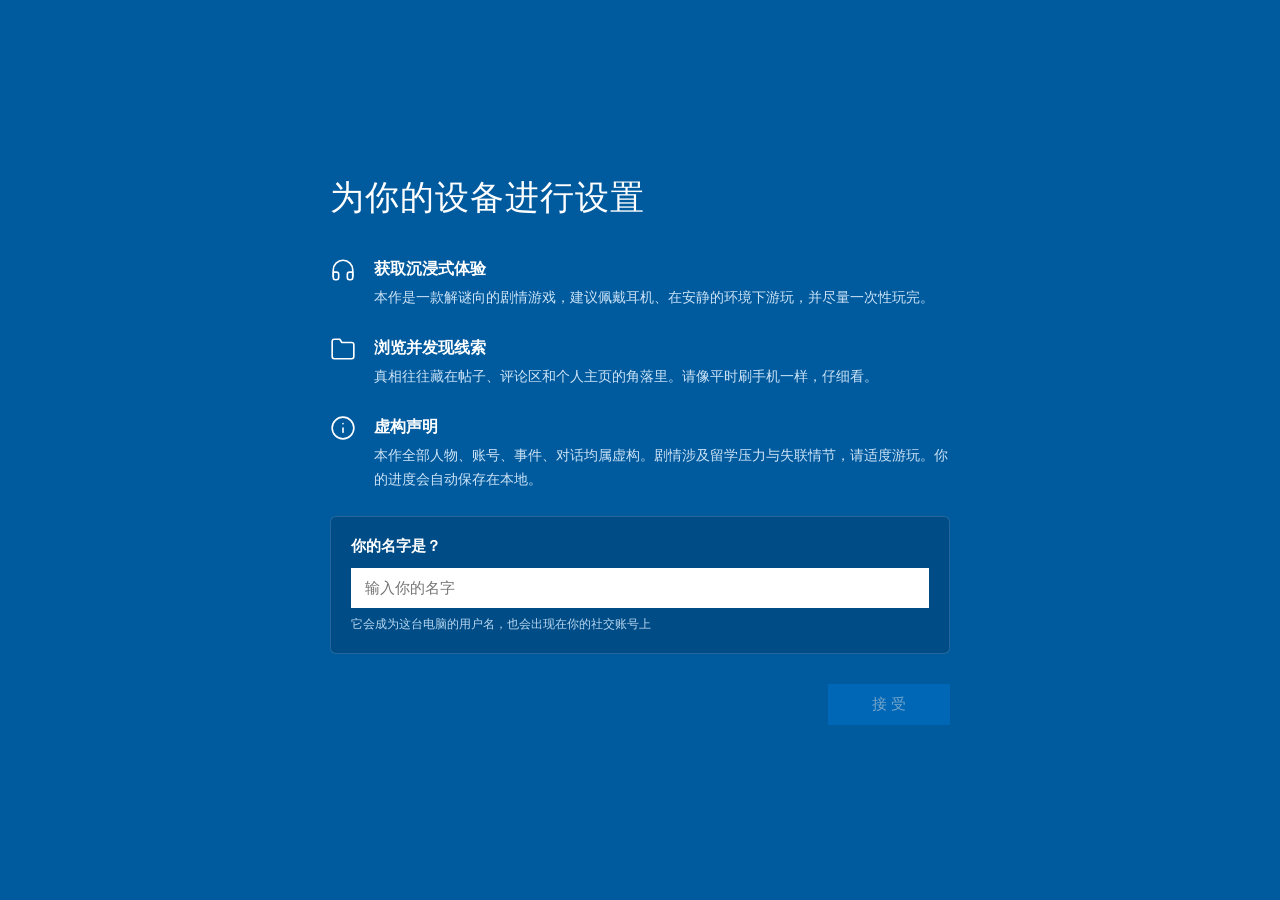
==== pc.html @ 060d8172 "Update kaiusafarouri" ====
<!DOCTYPE html>
<html lang="zh-CN">
<head>
    <meta charset="UTF-8">
    <meta name="viewport" content="width=device-width, initial-scale=1.0, maximum-scale=1.0, user-scalable=no, viewport-fit=cover">
    <title>桌面</title>
    <script src="js/mobile.js"></script>
    <link rel="stylesheet" href="css/pc.css">
    <link rel="stylesheet" href="css/xhs.css">
</head>
<body>

    <div class="desktop" id="desktop">

        <!-- 桌面图标 -->
        <div class="desktop-icon" id="icon-mypc" data-app="mypc">
            <svg class="ic" viewBox="0 0 48 48"><rect x="6" y="8" width="36" height="24" rx="2" fill="#d9e9f8"/><rect x="9" y="11" width="30" height="18" fill="#2f7fd3"/><rect x="20" y="34" width="8" height="4" fill="#b8c6d4"/><rect x="14" y="38" width="20" height="3" rx="1" fill="#b8c6d4"/></svg>
            <div class="label">此电脑</div>
        </div>
        <div class="desktop-icon" id="icon-recycle" data-app="recycle">
            <svg class="ic" viewBox="0 0 48 48"><path d="M12 14h24l-2.5 26a3 3 0 0 1-3 2.6h-13a3 3 0 0 1-3-2.6z" fill="#dfeaf2" stroke="#9fb3c2" stroke-width="1.5"/><ellipse cx="24" cy="14" rx="12" ry="4" fill="#c8d8e4" stroke="#9fb3c2" stroke-width="1.5"/><path d="M19 20v16M24 20v16M29 20v16" stroke="#9fb3c2" stroke-width="1.5"/></svg>
            <div class="label">回收站</div>
        </div>
        <div class="desktop-icon" id="icon-xhs" data-app="xhs">
            <svg class="ic" viewBox="0 0 48 48"><rect x="4" y="4" width="40" height="40" rx="9" fill="#ff2442"/><text x="24" y="29" text-anchor="middle" fill="#fff" font-size="11" font-weight="bold" font-family="sans-serif">小红书</text></svg>
            <div class="label">小红书</div>
        </div>

        <!-- 窗口：此电脑 -->
        <div class="window" id="win-mypc" data-app="mypc" style="width:640px;height:420px;">
            <div class="title-bar">
                <div class="title-text">此电脑</div>
                <div class="window-controls">
                    <button class="btn-min" data-app="mypc">─</button>
                    <button class="btn-max" data-app="mypc">▢</button>
                    <button class="btn-close" data-app="mypc">✕</button>
                </div>
            </div>
            <div class="window-content">
                <div class="plain-pane">
                    <p style="color:#888;margin-bottom:14px;">设备和驱动器 (2)</p>
                    <div class="drive">
                        <svg width="40" height="40" viewBox="0 0 48 48"><rect x="6" y="14" width="36" height="20" rx="2" fill="#d9e4ee" stroke="#9fb3c2"/><circle cx="37" cy="24" r="2" fill="#6ee06e"/></svg>
                        <div>
                            本地磁盘 (C:)
                            <div class="bar"><i style="width:62%"></i></div>
                            <small>93.1 GB 可用，共 237 GB</small>
                        </div>
                    </div>
                    <div class="drive">
                        <svg width="40" height="40" viewBox="0 0 48 48"><rect x="6" y="14" width="36" height="20" rx="2" fill="#d9e4ee" stroke="#9fb3c2"/><circle cx="37" cy="24" r="2" fill="#6ee06e"/></svg>
                        <div>
                            本地磁盘 (D:)
                            <div class="bar"><i style="width:18%"></i></div>
                            <small>391 GB 可用，共 476 GB</small>
                        </div>
                    </div>
                </div>
            </div>
        </div>

        <!-- 窗口：回收站 -->
        <div class="window" id="win-recycle" data-app="recycle" style="width:560px;height:380px;">
            <div class="title-bar">
                <div class="title-text">回收站</div>
                <div class="window-controls">
                    <button class="btn-min" data-app="recycle">─</button>
                    <button class="btn-max" data-app="recycle">▢</button>
                    <button class="btn-close" data-app="recycle">✕</button>
                </div>
            </div>
            <div class="window-content">
                <div class="empty-pane">回收站是空的</div>
            </div>
        </div>

        <!-- 窗口：小红书 -->
        <div class="window" id="win-xhs" data-app="xhs" style="width:1040px;height:680px;">
            <div class="title-bar">
                <div class="title-text">
                    <svg viewBox="0 0 48 48"><rect x="4" y="4" width="40" height="40" rx="9" fill="#ff2442"/><text x="24" y="30" text-anchor="middle" fill="#fff" font-size="12" font-weight="bold" font-family="sans-serif">书</text></svg>
                    小红书
                </div>
                <div class="window-controls">
                    <button class="btn-min" data-app="xhs">─</button>
                    <button class="btn-max" data-app="xhs">▢</button>
                    <button class="btn-close" data-app="xhs">✕</button>
                </div>
            </div>
            <div class="window-content">
                <div class="xhs-root" id="xhs-root">
                    <div class="xhs-header">
                        <span class="xhs-logo">小红书</span>
                        <div class="xhs-search" id="xhs-search">
                            <svg viewBox="0 0 24 24" fill="none" stroke="currentColor" stroke-width="1.8" stroke-linecap="round"><circle cx="11" cy="11" r="7"/><line x1="16.5" y1="16.5" x2="21" y2="21"/></svg>
                            搜索笔记
                        </div>
                        <div class="xhs-tabs">
                            <span class="xhs-tab" data-tab="follow">关注</span>
                            <span class="xhs-tab active" data-tab="discover">发现</span>
                            <span class="xhs-tab" data-tab="school">同校</span>
                        </div>
                        <div class="xhs-me" id="xhs-me"></div>
                    </div>
                    <div class="xhs-feed-wrap" id="xhs-feed-wrap"></div>
                    <!-- 详情弹层 / 主页覆盖层 / toast 动态插入到 xhs-root -->
                </div>
            </div>
        </div>

    </div>

    <!-- 任务栏 -->
    <div class="taskbar">
        <div class="start-btn" id="start-btn">
            <svg viewBox="0 0 88 88" width="20" height="20"><path fill="#e8f2fa" d="M0,12.5 L36,7.5 L36,42 L0,42 L0,12.5 Z M39,7 L88,0 L88,42 L39,42 L39,7 Z M0,45 L36,45 L36,79.5 L0,74.5 L0,45 Z M39,45 L88,45 L88,88 L39,81 L39,45 Z"/></svg>
        </div>
        <div class="task-items" id="task-items"></div>
        <div class="task-clock" id="task-clock">
            <div id="clock-time">00:00</div>
            <div id="clock-date">2026/8/31</div>
        </div>
    </div>

    <!-- 开始菜单 -->
    <div class="start-menu" id="start-menu">
        <div class="sm-item" data-open="xhs">
            <svg viewBox="0 0 48 48"><rect x="4" y="4" width="40" height="40" rx="9" fill="#ff2442"/><text x="24" y="30" text-anchor="middle" fill="#fff" font-size="12" font-weight="bold" font-family="sans-serif">书</text></svg>
            小红书
        </div>
        <div class="sm-item" data-open="mypc">
            <svg viewBox="0 0 48 48"><rect x="9" y="11" width="30" height="18" fill="#2f7fd3"/><rect x="14" y="38" width="20" height="3" rx="1" fill="#b8c6d4"/></svg>
            此电脑
        </div>
        <div class="sm-item" data-open="recycle">
            <svg viewBox="0 0 48 48"><path d="M12 14h24l-2.5 26a3 3 0 0 1-3 2.6h-13a3 3 0 0 1-3-2.6z" fill="#dfeaf2" stroke="#9fb3c2" stroke-width="1.5"/></svg>
            回收站
        </div>
        <div class="sm-divider"></div>
        <div class="sm-item" id="sm-restart">
            <svg viewBox="0 0 24 24" fill="none" stroke="#eee" stroke-width="1.6" stroke-linecap="round"><path d="M21 12a9 9 0 1 1-3-6.7"/><path d="M21 3v5h-5"/></svg>
            重新开始（清除进度）
        </div>
        <div class="sm-item" id="sm-shutdown">
            <svg viewBox="0 0 24 24" fill="none" stroke="#eee" stroke-width="1.6" stroke-linecap="round"><path d="M18.4 6.6a9 9 0 1 1-12.8 0"/><line x1="12" y1="2" x2="12" y2="10"/></svg>
            关机
        </div>
    </div>

    <script src="js/data.js"></script>
    <script src="js/pc.js"></script>
    <script src="js/xhs.js"></script>
</body>
</html>
---- css/pc.css ----
/* Windows 桌面模拟（架构学 ningning pc.css：窗口预置在 HTML 里 display:none，
   z-index 用递增计数器，命名 #win-<app> / #icon-<app> / #task-<app>） */
* {
    margin: 0;
    padding: 0;
    box-sizing: border-box;
    font-family: "Segoe UI", "Microsoft YaHei", "PingFang SC", sans-serif;
}

html, body {
    width: 100vw;
    height: 100vh;
    height: var(--app-vh, 100vh);
    overflow: hidden;
}
@supports (height: 100dvh) { html, body { height: 100dvh; } }

body {
    display: flex;
    flex-direction: column;
    background: radial-gradient(120% 90% at 20% 10%, #3d6f8e 0%, #1d3d55 45%, #0d1f30 100%);
    background-size: cover;
    background-position: center;
    user-select: none;
    -webkit-user-select: none;
    -webkit-tap-highlight-color: transparent;
}

/* ---------------- 桌面与图标 ---------------- */
.desktop {
    flex: 1;
    position: relative;
    overflow: hidden;
    padding: 12px;
    display: flex;
    flex-direction: column;
    flex-wrap: wrap;
    align-content: flex-start;
    gap: 6px;
}
.desktop-icon {
    width: 86px;
    padding: 8px 4px;
    text-align: center;
    color: #fff;
    cursor: pointer;
    border: 1px solid transparent;
    border-radius: 4px;
}
.desktop-icon:hover { background: rgba(255, 255, 255, .12); }
.desktop-icon.selected { background: rgba(98, 162, 228, .35); border-color: rgba(140, 190, 240, .5); }
.desktop-icon .ic { width: 44px; height: 44px; margin: 0 auto 6px; display: block; }
.desktop-icon .label {
    font-size: 12px;
    line-height: 1.35;
    text-shadow: 0 1px 2px rgba(0, 0, 0, .8);
    word-break: break-all;
}

/* ---------------- 窗口 ---------------- */
.window {
    position: absolute;
    width: 980px;
    height: 640px;
    max-width: calc(100vw - 20px);
    max-height: calc(100% - 20px);
    background: #fff;
    border: 1px solid #7a7a7a;
    box-shadow: 0 8px 30px rgba(0, 0, 0, .45);
    display: none;
    flex-direction: column;
    z-index: 100;
}
.window.maximized {
    top: 0 !important;
    left: 0 !important;
    width: 100vw !important;
    height: 100% !important;
    max-width: none;
    max-height: none;
    border: none;
}
.title-bar {
    height: 32px;
    background: #fff;
    border-bottom: 1px solid #e6e6e6;
    display: flex;
    align-items: center;
    flex-shrink: 0;
    cursor: default;
}
.title-text {
    flex: 1;
    font-size: 12px;
    color: #444;
    padding-left: 10px;
    display: flex;
    align-items: center;
    gap: 6px;
    overflow: hidden;
    white-space: nowrap;
}
.title-text svg, .title-text img { width: 16px; height: 16px; }
.window-controls { display: flex; height: 100%; }
.window-controls button {
    width: 46px;
    height: 100%;
    border: none;
    background: transparent;
    font-size: 13px;
    color: #333;
    cursor: pointer;
    display: flex;
    align-items: center;
    justify-content: center;
}
.window-controls button:hover { background: #e9e9e9; }
.window-controls .btn-close:hover { background: #e81123; color: #fff; }
.window-content {
    flex: 1;
    overflow: hidden;
    position: relative;
    display: flex;
    flex-direction: column;
    background: #fff;
}

/* 此电脑 / 回收站的简单内容 */
.plain-pane {
    flex: 1;
    overflow-y: auto;
    padding: 24px;
    font-size: 13px;
    color: #333;
}
.drive {
    display: flex;
    align-items: center;
    gap: 14px;
    width: 320px;
    padding: 10px;
    border: 1px solid transparent;
}
.drive:hover { background: #e8f2fb; border-color: #bcd9f2; }
.drive .bar {
    height: 14px;
    width: 180px;
    border: 1px solid #999;
    background: #fff;
    position: relative;
}
.drive .bar i {
    position: absolute;
    inset: 0;
    right: auto;
    background: #4aa3e8;
}
.drive small { color: #888; display: block; margin-top: 3px; }
.empty-pane {
    flex: 1;
    display: flex;
    align-items: center;
    justify-content: center;
    color: #999;
    font-size: 13px;
}

/* ---------------- 任务栏 ---------------- */
.taskbar {
    height: 44px;
    background: rgba(18, 20, 24, .95);
    display: flex;
    align-items: center;
    z-index: 9999;
    flex-shrink: 0;
    padding-bottom: env(safe-area-inset-bottom, 0px);
}
.start-btn {
    width: 50px;
    height: 100%;
    display: flex;
    align-items: center;
    justify-content: center;
    cursor: pointer;
}
.start-btn:hover { background: rgba(255, 255, 255, .1); }
.task-items { flex: 1; display: flex; height: 100%; gap: 2px; padding: 0 4px; overflow: hidden; }
.task-item {
    min-width: 48px;
    max-width: 180px;
    height: 100%;
    display: flex;
    align-items: center;
    gap: 8px;
    padding: 0 12px;
    color: #ddd;
    font-size: 12px;
    cursor: pointer;
    border-bottom: 2px solid transparent;
    white-space: nowrap;
    overflow: hidden;
}
.task-item:hover { background: rgba(255, 255, 255, .08); }
.task-item.active { background: rgba(255, 255, 255, .12); border-bottom-color: #4aa3e8; }
.task-item svg, .task-item img { width: 18px; height: 18px; flex-shrink: 0; }
.task-clock {
    padding: 0 14px;
    color: #eee;
    font-size: 12px;
    text-align: center;
    line-height: 1.5;
    cursor: default;
}

/* ---------------- 开始菜单 ---------------- */
.start-menu {
    position: absolute;
    left: 4px;
    bottom: 48px;
    width: 260px;
    background: rgba(28, 31, 36, .97);
    border: 1px solid rgba(255, 255, 255, .12);
    box-shadow: 0 10px 30px rgba(0, 0, 0, .5);
    z-index: 99998;
    display: none;
    padding: 8px 0;
}
.start-menu.open { display: block; }
.sm-item {
    display: flex;
    align-items: center;
    gap: 12px;
    padding: 10px 16px;
    color: #eee;
    font-size: 13px;
    cursor: pointer;
}
.sm-item:hover { background: rgba(255, 255, 255, .1); }
.sm-item svg, .sm-item img { width: 18px; height: 18px; }
.sm-divider { height: 1px; background: rgba(255, 255, 255, .12); margin: 6px 0; }

/* ---------------- 系统弹窗 ---------------- */
.sys-mask {
    position: fixed;
    inset: 0;
    background: rgba(0, 0, 0, .35);
    z-index: 10000;
    display: flex;
    align-items: center;
    justify-content: center;
}
.sys-dialog {
    width: 400px;
    max-width: 92vw;
    background: #fff;
    border: 1px solid #8a8a8a;
    box-shadow: 0 10px 40px rgba(0, 0, 0, .4);
}
.sys-dialog .d-title {
    height: 30px;
    display: flex;
    align-items: center;
    padding: 0 10px;
    font-size: 12px;
    color: #444;
    border-bottom: 1px solid #eee;
}
.sys-dialog .d-body { padding: 22px 20px; font-size: 13px; color: #333; line-height: 1.8; }
.sys-dialog .d-footer {
    display: flex;
    justify-content: flex-end;
    gap: 10px;
    padding: 0 20px 16px;
}
.sys-dialog button {
    min-width: 78px;
    height: 30px;
    border: 1px solid #adadad;
    background: #e1e1e1;
    font-size: 12px;
    cursor: pointer;
}
.sys-dialog button.primary { border-color: #0078D7; background: #0078D7; color: #fff; }
.sys-dialog button:hover { filter: brightness(1.06); }

/* ---------------- 移动端（ningning 式：窗口变全屏页） ---------------- */
html.mobile-mode .window {
    position: fixed !important;
    top: 0 !important;
    left: 0 !important;
    right: 0 !important;
    bottom: 44px !important;
    width: auto !important;
    height: auto !important;
    max-width: none;
    max-height: none;
    border: none;
    box-shadow: none;
}
html.mobile-mode .window-controls .btn-max { display: none; }
html.mobile-mode .desktop-icon { width: 76px; }
html.mobile-mode .desktop-icon .ic { width: 40px; height: 40px; }
---- css/xhs.css ----
/* 小红书窗口内的界面（学 ningning js/pc/xhs.js 的窗口内布局：
   头部导航 + 瀑布流 + 窗口内弹层，覆盖层做主页/详情） */

.xhs-root {
    flex: 1;
    display: flex;
    flex-direction: column;
    overflow: hidden;
    position: relative;
    background: #fff;
}

/* ---------------- 顶部 ---------------- */
.xhs-header {
    height: 56px;
    display: flex;
    align-items: center;
    gap: 18px;
    padding: 0 20px;
    border-bottom: 1px solid #f0f0f0;
    flex-shrink: 0;
}
.xhs-logo {
    color: #ff2442;
    font-size: 19px;
    font-weight: 800;
    letter-spacing: 1px;
    flex-shrink: 0;
    cursor: pointer;
}
.xhs-search {
    flex: 1;
    max-width: 380px;
    height: 36px;
    background: #f5f5f5;
    border-radius: 18px;
    display: flex;
    align-items: center;
    gap: 8px;
    padding: 0 14px;
    color: #999;
    font-size: 13px;
    cursor: pointer;
}
.xhs-search svg { width: 16px; height: 16px; flex-shrink: 0; }
.xhs-tabs { display: flex; gap: 22px; margin-left: auto; }
.xhs-tab {
    font-size: 15px;
    color: #666;
    cursor: pointer;
    padding: 4px 2px;
    position: relative;
}
.xhs-tab.active { color: #111; font-weight: 700; }
.xhs-tab.active::after {
    content: "";
    position: absolute;
    left: 50%;
    transform: translateX(-50%);
    bottom: -4px;
    width: 22px;
    height: 3px;
    border-radius: 3px;
    background: #ff2442;
}
.xhs-me {
    display: flex;
    align-items: center;
    gap: 8px;
    font-size: 13px;
    color: #333;
    flex-shrink: 0;
}

/* ---------------- 瀑布流 ---------------- */
.xhs-feed-wrap {
    flex: 1;
    overflow-y: auto;
    background: #f7f8f9;
    padding: 14px;
}
.xhs-grid { display: flex; gap: 12px; align-items: flex-start; }
.xhs-col { flex: 1; min-width: 0; }
.xhs-card {
    background: #fff;
    border-radius: 10px;
    overflow: hidden;
    margin-bottom: 12px;
    cursor: pointer;
    transition: box-shadow .15s;
}
.xhs-card:hover { box-shadow: 0 4px 16px rgba(0, 0, 0, .1); }
.xhs-card .cover { width: 100%; display: block; }
.xhs-card .cbody { padding: 8px 10px 10px; }
.xhs-card .ctitle {
    font-size: 13px;
    color: #222;
    line-height: 1.5;
    display: -webkit-box;
    -webkit-line-clamp: 2;
    -webkit-box-orient: vertical;
    overflow: hidden;
    word-break: break-all;
    min-height: 1.2em;
}
.xhs-card .cmeta {
    margin-top: 8px;
    display: flex;
    align-items: center;
    font-size: 11px;
    color: #999;
}
.xhs-card .cmeta .xhs-avatar { width: 18px; height: 18px; font-size: 10px; margin-right: 6px; }
.xhs-card .cauthor { flex: 1; overflow: hidden; text-overflow: ellipsis; white-space: nowrap; }
.xhs-card .clikes { display: flex; align-items: center; gap: 3px; flex-shrink: 0; }
.xhs-card .clikes svg { width: 12px; height: 12px; }
.badge-school {
    display: inline-block;
    font-size: 10px;
    color: #ff2442;
    background: #fff0f2;
    border-radius: 4px;
    padding: 1px 5px;
    margin-right: 4px;
    vertical-align: 1px;
}
.xhs-empty {
    padding: 90px 30px;
    text-align: center;
    color: #b5b8bb;
    font-size: 13px;
    line-height: 2;
}

/* ---------------- 通用头像 ---------------- */
.xhs-avatar {
    width: 32px;
    height: 32px;
    border-radius: 50%;
    flex-shrink: 0;
    display: inline-flex;
    align-items: center;
    justify-content: center;
    color: #fff;
    font-size: 13px;
    font-weight: 600;
    overflow: hidden;
    background: #cfd4d8;
    cursor: pointer;
}
.xhs-avatar img { width: 100%; height: 100%; object-fit: cover; display: block; }

/* ---------------- 帖子详情（窗口内弹层） ---------------- */
.xhs-modal {
    position: absolute;
    inset: 0;
    background: rgba(0, 0, 0, .55);
    z-index: 50;
    display: flex;
    align-items: center;
    justify-content: center;
}
.xhs-modal-inner {
    width: min(880px, 94%);
    height: 90%;
    background: #fff;
    border-radius: 12px;
    overflow: hidden;
    display: flex;
}
.xm-left {
    flex: 1.15;
    background: #101214;
    display: flex;
    align-items: center;
    justify-content: center;
    min-width: 0;
}
.xm-left img { max-width: 100%; max-height: 100%; display: block; }
.xm-right {
    flex: 1;
    min-width: 0;
    display: flex;
    flex-direction: column;
    border-left: 1px solid #f0f0f0;
}
.xm-authorbar {
    display: flex;
    align-items: center;
    gap: 10px;
    padding: 12px 16px;
    border-bottom: 1px solid #f4f4f4;
    flex-shrink: 0;
}
.xm-authorbar .a-name { flex: 1; font-size: 14px; color: #222; font-weight: 500; cursor: pointer; overflow: hidden; text-overflow: ellipsis; white-space: nowrap; }
.xm-authorbar .a-name small { display: block; font-size: 11px; color: #adb2b7; font-weight: 400; }
.btn-follow {
    border: 1px solid #ff2442;
    color: #ff2442;
    background: transparent;
    border-radius: 16px;
    font-size: 12px;
    padding: 5px 16px;
    cursor: pointer;
    flex-shrink: 0;
}
.btn-follow.on { border-color: #ddd; color: #b3b8bd; }
.xm-close {
    width: 28px;
    height: 28px;
    display: flex;
    align-items: center;
    justify-content: center;
    color: #999;
    font-size: 18px;
    cursor: pointer;
    border-radius: 50%;
}
.xm-close:hover { background: #f2f2f2; color: #333; }
.xm-scroll { flex: 1; overflow-y: auto; padding: 14px 16px 20px; }
.xm-title { font-size: 16px; font-weight: 700; color: #1a1a1a; line-height: 1.5; word-break: break-all; }
.xm-body { margin-top: 8px; font-size: 14px; color: #333; line-height: 1.8; white-space: pre-line; word-break: break-all; }
.xm-meta { margin-top: 12px; font-size: 11px; color: #b3b8bd; }
.reco-banner {
    margin: 12px 0 0;
    background: #fff7f0;
    border: 1px solid #ffe3c8;
    border-radius: 8px;
    padding: 9px 12px;
    font-size: 12px;
    color: #b25e1f;
    line-height: 1.6;
}
.reco-banner.blue { background: #f0f7ff; border-color: #cfe6ff; color: #1c69b0; }
.share-banner {
    display: flex;
    align-items: center;
    justify-content: space-between;
    gap: 8px;
    cursor: pointer;
}
.xm-cmts { border-top: 1px solid #f4f4f4; margin-top: 16px; padding-top: 12px; }
.cmt-count { font-size: 12px; color: #999; margin-bottom: 14px; }
.cmt-item { display: flex; gap: 10px; margin-bottom: 16px; }
.cmt-item .xhs-avatar { width: 28px; height: 28px; font-size: 12px; }
.cmt-main { flex: 1; min-width: 0; }
.cmt-user { font-size: 12px; color: #9aa0a6; display: flex; align-items: center; gap: 5px; }
.tag-author {
    font-size: 10px;
    color: #ff2442;
    border: 1px solid #ffc9d2;
    border-radius: 3px;
    padding: 0 3px;
}
.cmt-text { margin-top: 3px; font-size: 13px; color: #222; line-height: 1.65; word-break: break-all; white-space: pre-line; }
.cmt-time { margin-top: 4px; font-size: 11px; color: #b9bec3; }
.cmt-like {
    display: flex;
    flex-direction: column;
    align-items: center;
    gap: 2px;
    color: #b9bec3;
    font-size: 10px;
    cursor: pointer;
    padding-top: 2px;
}
.cmt-like svg { width: 14px; height: 14px; }
.cmt-like.on { color: #ff2442; }
.cmt-replies { margin-top: 10px; }
.cmt-replies .cmt-item { margin-bottom: 10px; }
.cmt-replies .xhs-avatar { width: 22px; height: 22px; font-size: 10px; }
.cmt-closed { text-align: center; color: #b9bec3; font-size: 12px; padding: 18px 0 8px; }
.xm-actionbar {
    flex-shrink: 0;
    display: flex;
    align-items: center;
    gap: 12px;
    padding: 10px 14px;
    border-top: 1px solid #f0f0f0;
}
.cmt-input {
    flex: 1;
    height: 32px;
    border: none;
    outline: none;
    background: #f2f4f5;
    border-radius: 16px;
    padding: 0 13px;
    font-size: 13px;
    color: #222;
    min-width: 0;
}
.act {
    display: flex;
    align-items: center;
    gap: 4px;
    color: #333;
    font-size: 12px;
    cursor: pointer;
    flex-shrink: 0;
}
.act svg { width: 19px; height: 19px; }
.act.on { color: #ff2442; }
.act.on-star { color: #f5a623; }

/* ---------------- 个人主页（窗口内覆盖层） ---------------- */
.xhs-view {
    position: absolute;
    inset: 0;
    background: #fff;
    z-index: 40;
    display: flex;
    flex-direction: column;
    animation: viewIn .22s ease;
}
@keyframes viewIn { from { opacity: 0; transform: translateX(24px); } to { opacity: 1; transform: none; } }
.pf-head {
    background: linear-gradient(180deg, #3c4750, #57626b);
    color: #fff;
    padding: 10px 26px 22px;
    flex-shrink: 0;
}
.pf-topline { display: flex; align-items: center; height: 38px; }
.btn-back {
    width: 32px;
    height: 32px;
    display: flex;
    align-items: center;
    justify-content: center;
    color: inherit;
    cursor: pointer;
    border-radius: 50%;
    margin-left: -8px;
}
.btn-back:hover { background: rgba(255, 255, 255, .15); }
.btn-back svg { width: 20px; height: 20px; }
.pf-main { display: flex; align-items: center; gap: 18px; margin-top: 4px; }
.pf-main .xhs-avatar { width: 74px; height: 74px; font-size: 30px; border: 2px solid rgba(255, 255, 255, .35); }
.pf-name { font-size: 20px; font-weight: 700; }
.pf-uid { font-size: 11px; color: rgba(255, 255, 255, .6); margin-top: 5px; }
.pf-bio { margin-top: 14px; font-size: 13px; line-height: 1.7; color: rgba(255, 255, 255, .92); white-space: pre-line; word-break: break-all; }
.pf-extra { margin-top: 8px; font-size: 11px; color: rgba(255, 255, 255, .55); }
.pf-stats { display: flex; gap: 34px; margin-top: 16px; align-items: center; }
.pf-stat { cursor: pointer; }
.pf-stat b { font-size: 16px; font-weight: 700; }
.pf-stat span { font-size: 11px; color: rgba(255, 255, 255, .6); margin-left: 5px; }
.pf-stats .btn-follow {
    margin-left: auto;
    border-color: #fff;
    color: #fff;
    padding: 6px 26px;
    font-size: 13px;
}
.pf-stats .btn-follow.on { border-color: rgba(255, 255, 255, .35); color: rgba(255, 255, 255, .55); }
.pf-tabs {
    background: #fff;
    display: flex;
    justify-content: center;
    gap: 56px;
    padding: 12px 0 10px;
    font-size: 14px;
    color: #999;
    border-bottom: 1px solid #f0f1f2;
    flex-shrink: 0;
}
.pf-tabs .on { color: #111; font-weight: 700; }
.pf-feed { flex: 1; overflow-y: auto; padding: 14px; background: #f7f8f9; }
.pf-empty { text-align: center; color: #b5b8bb; font-size: 13px; padding-top: 60px; line-height: 2; }

/* 关注列表 */
.plain-topbar {
    display: flex;
    align-items: center;
    padding: 8px 16px;
    border-bottom: 1px solid #f0f1f2;
    flex-shrink: 0;
    color: #333;
}
.plain-title { flex: 1; text-align: center; font-size: 14px; font-weight: 600; color: #222; margin-right: 24px; }
.ulist { flex: 1; overflow-y: auto; }
.uitem { display: flex; align-items: center; gap: 12px; padding: 12px 20px; cursor: pointer; }
.uitem:hover { background: #fafafa; }
.uitem .xhs-avatar { width: 42px; height: 42px; font-size: 17px; }
.uitem-name { font-size: 14px; color: #222; font-weight: 500; }
.uitem-sub { font-size: 12px; color: #a6abb0; margin-top: 2px; overflow: hidden; text-overflow: ellipsis; white-space: nowrap; max-width: 300px; }

/* ---------------- 窗口内小弹窗 / toast ---------------- */
.xhs-mask {
    position: absolute;
    inset: 0;
    background: rgba(0, 0, 0, .4);
    z-index: 80;
    display: flex;
    align-items: center;
    justify-content: center;
}
.xhs-dialog {
    width: 300px;
    background: #fff;
    border-radius: 12px;
    overflow: hidden;
    padding: 18px 0 6px;
}
.xhs-dialog .dg-title { font-size: 13px; color: #999; text-align: center; padding: 0 18px 12px; line-height: 1.6; }
.xhs-dialog .dg-row {
    padding: 13px 22px;
    font-size: 14px;
    color: #222;
    cursor: pointer;
    border-top: 1px solid #f5f6f7;
}
.xhs-dialog .dg-row:hover { background: #fafafa; }
.xhs-dialog .dg-cancel { color: #888; text-align: center; }
.xhs-toast {
    position: absolute;
    left: 50%;
    bottom: 60px;
    transform: translateX(-50%);
    background: rgba(20, 22, 25, .88);
    color: #fff;
    font-size: 13px;
    padding: 9px 18px;
    border-radius: 20px;
    z-index: 99;
    white-space: nowrap;
    pointer-events: none;
}

/* ---------------- 移动端 ---------------- */
html.mobile-mode .xhs-header { padding: 0 12px; gap: 10px; height: 50px; }
html.mobile-mode .xhs-search { display: none; }
html.mobile-mode .xhs-tabs { margin-left: 0; flex: 1; justify-content: center; gap: 26px; }
html.mobile-mode .xhs-me span { display: none; }
html.mobile-mode .xhs-modal { align-items: stretch; }
html.mobile-mode .xhs-modal-inner {
    width: 100%;
    height: 100%;
    border-radius: 0;
    flex-direction: column;
}
html.mobile-mode .xm-left { flex: none; max-height: 44%; }
html.mobile-mode .xm-right { border-left: none; }
html.mobile-mode .pf-head { padding: 8px 16px 18px; }
html.mobile-mode .pf-stats { gap: 24px; }
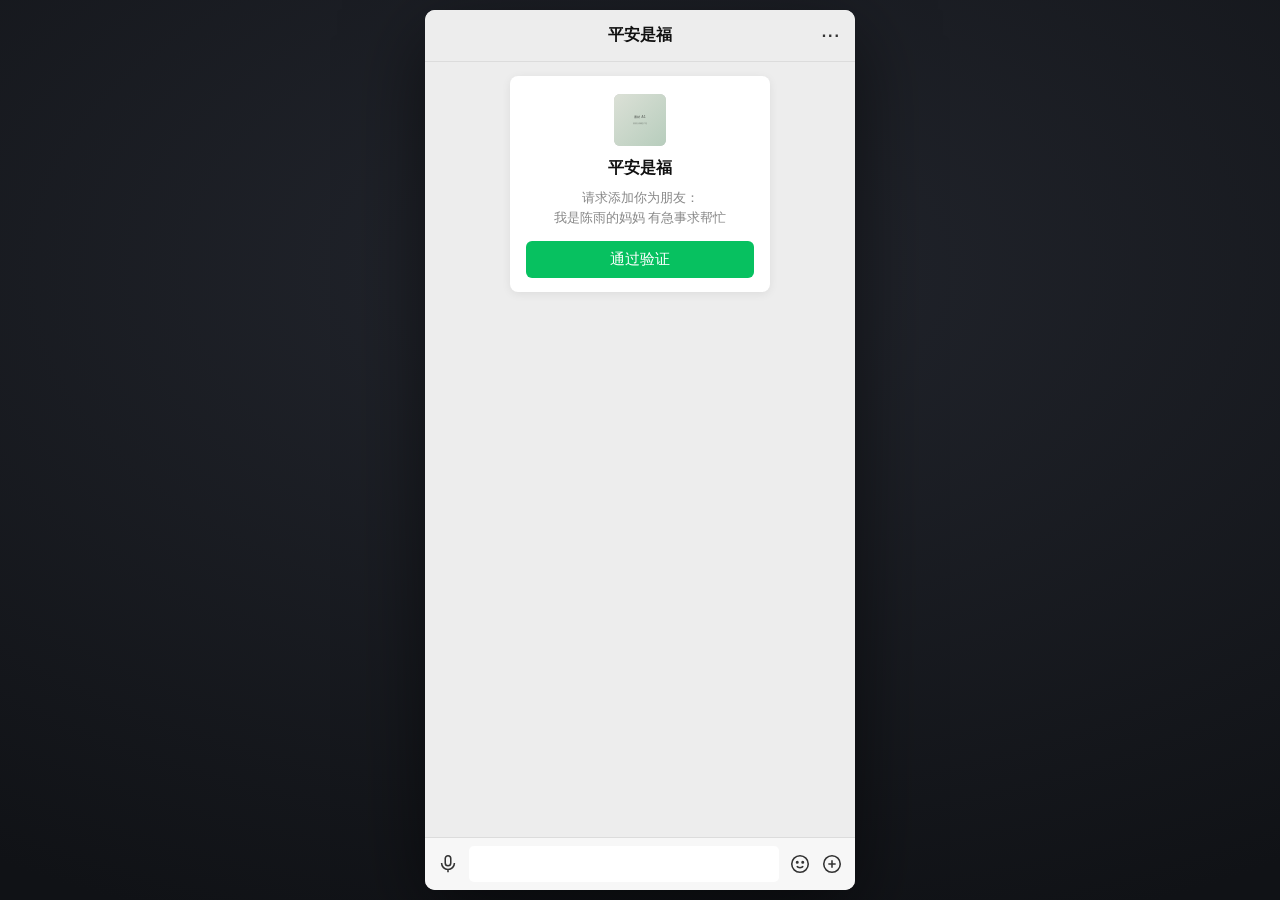
==== commit aa39fb97: "Update" ====
--- a/pc.html
+++ b/pc.html
@@ -3,37 +3,58 @@
 <head>
     <meta charset="UTF-8">
     <meta name="viewport" content="width=device-width, initial-scale=1.0, maximum-scale=1.0, user-scalable=no, viewport-fit=cover">
-    <title>桌面</title>
+    <title>ToDask — 远程协助</title>
     <script src="js/mobile.js"></script>
     <link rel="stylesheet" href="css/pc.css">
-    <link rel="stylesheet" href="css/xhs.css">
+    <link rel="stylesheet" href="css/apps.css">
+    <link rel="stylesheet" href="css/browser.css">
+    <link rel="stylesheet" href="css/shot.css">
 </head>
 <body>
 
+    <!-- 远程协助顶栏（常驻） -->
+    <div class="remote-bar">
+        <div class="rb-left">
+            <span class="rb-dot"></span>
+            <b id="rb-device">已连接：陈雨的电脑</b>
+            <span class="rb-sub" id="rb-sub">ToDask 远程协助 · 端到端加密 · 延迟 187ms</span>
+        </div>
+        <div class="rb-right">
+            <span id="rb-countdown" hidden></span>
+            <button id="rb-quit">断开</button>
+        </div>
+    </div>
+
     <div class="desktop" id="desktop">
 
         <!-- 桌面图标 -->
         <div class="desktop-icon" id="icon-mypc" data-app="mypc">
-            <svg class="ic" viewBox="0 0 48 48"><rect x="6" y="8" width="36" height="24" rx="2" fill="#d9e9f8"/><rect x="9" y="11" width="30" height="18" fill="#2f7fd3"/><rect x="20" y="34" width="8" height="4" fill="#b8c6d4"/><rect x="14" y="38" width="20" height="3" rx="1" fill="#b8c6d4"/></svg>
+            <img class="ic" src="image/myPc.png" alt="此电脑">
             <div class="label">此电脑</div>
         </div>
         <div class="desktop-icon" id="icon-recycle" data-app="recycle">
-            <svg class="ic" viewBox="0 0 48 48"><path d="M12 14h24l-2.5 26a3 3 0 0 1-3 2.6h-13a3 3 0 0 1-3-2.6z" fill="#dfeaf2" stroke="#9fb3c2" stroke-width="1.5"/><ellipse cx="24" cy="14" rx="12" ry="4" fill="#c8d8e4" stroke="#9fb3c2" stroke-width="1.5"/><path d="M19 20v16M24 20v16M29 20v16" stroke="#9fb3c2" stroke-width="1.5"/></svg>
+            <img class="ic" src="image/recycleEmpty.png" alt="回收站">
             <div class="label">回收站</div>
         </div>
-        <div class="desktop-icon" id="icon-xhs" data-app="xhs">
-            <svg class="ic" viewBox="0 0 48 48"><rect x="4" y="4" width="40" height="40" rx="9" fill="#ff2442"/><text x="24" y="29" text-anchor="middle" fill="#fff" font-size="11" font-weight="bold" font-family="sans-serif">小红书</text></svg>
-            <div class="label">小红书</div>
+        <div class="desktop-icon" id="icon-browser" data-app="browser">
+            <img class="ic" src="image/chrome.png" alt="Google Chrome">
+            <div class="label">Google Chrome</div>
+        </div>
+        <div class="desktop-icon" id="icon-wechat" data-app="wechat">
+            <svg class="ic" viewBox="0 0 48 48"><rect x="3" y="3" width="42" height="42" rx="10" fill="#07c160"/><ellipse cx="19" cy="21" rx="11" ry="9" fill="#fff"/><circle cx="15.5" cy="19" r="1.5" fill="#07c160"/><circle cx="22.5" cy="19" r="1.5" fill="#07c160"/><ellipse cx="31" cy="28" rx="9" ry="7.5" fill="#fff" opacity=".92"/><circle cx="28" cy="26.5" r="1.3" fill="#07c160"/><circle cx="34" cy="26.5" r="1.3" fill="#07c160"/></svg>
+            <div class="label">微信</div>
+        </div>
+        <div class="desktop-icon" id="icon-files" data-app="files">
+            <img class="ic" src="image/folder.png" alt="下载">
+            <div class="label">下载</div>
         </div>
 
         <!-- 窗口：此电脑 -->
         <div class="window" id="win-mypc" data-app="mypc" style="width:640px;height:420px;">
             <div class="title-bar">
-                <div class="title-text">此电脑</div>
-                <div class="window-controls">
-                    <button class="btn-min" data-app="mypc">─</button>
-                    <button class="btn-max" data-app="mypc">▢</button>
-                    <button class="btn-close" data-app="mypc">✕</button>
+                <div class="title-text"><img src="image/myPc.png" alt="">此电脑</div>
+                <div class="window-controls">
+                    <button class="btn-min">─</button><button class="btn-max">▢</button><button class="btn-close">✕</button>
                 </div>
             </div>
             <div class="window-content">
@@ -62,11 +83,9 @@
         <!-- 窗口：回收站 -->
         <div class="window" id="win-recycle" data-app="recycle" style="width:560px;height:380px;">
             <div class="title-bar">
-                <div class="title-text">回收站</div>
-                <div class="window-controls">
-                    <button class="btn-min" data-app="recycle">─</button>
-                    <button class="btn-max" data-app="recycle">▢</button>
-                    <button class="btn-close" data-app="recycle">✕</button>
+                <div class="title-text"><img src="image/recycleEmpty.png" alt="">回收站</div>
+                <div class="window-controls">
+                    <button class="btn-min">─</button><button class="btn-max">▢</button><button class="btn-close">✕</button>
                 </div>
             </div>
             <div class="window-content">
@@ -74,37 +93,123 @@
             </div>
         </div>
 
-        <!-- 窗口：小红书 -->
-        <div class="window" id="win-xhs" data-app="xhs" style="width:1040px;height:680px;">
+        <!-- 窗口：Google Chrome -->
+        <div class="window" id="win-browser" data-app="browser" style="width:980px;height:660px;">
             <div class="title-bar">
                 <div class="title-text">
-                    <svg viewBox="0 0 48 48"><rect x="4" y="4" width="40" height="40" rx="9" fill="#ff2442"/><text x="24" y="30" text-anchor="middle" fill="#fff" font-size="12" font-weight="bold" font-family="sans-serif">书</text></svg>
-                    小红书
-                </div>
-                <div class="window-controls">
-                    <button class="btn-min" data-app="xhs">─</button>
-                    <button class="btn-max" data-app="xhs">▢</button>
-                    <button class="btn-close" data-app="xhs">✕</button>
-                </div>
-            </div>
-            <div class="window-content">
-                <div class="xhs-root" id="xhs-root">
-                    <div class="xhs-header">
-                        <span class="xhs-logo">小红书</span>
-                        <div class="xhs-search" id="xhs-search">
-                            <svg viewBox="0 0 24 24" fill="none" stroke="currentColor" stroke-width="1.8" stroke-linecap="round"><circle cx="11" cy="11" r="7"/><line x1="16.5" y1="16.5" x2="21" y2="21"/></svg>
-                            搜索笔记
-                        </div>
-                        <div class="xhs-tabs">
-                            <span class="xhs-tab" data-tab="follow">关注</span>
-                            <span class="xhs-tab active" data-tab="discover">发现</span>
-                            <span class="xhs-tab" data-tab="school">同校</span>
-                        </div>
-                        <div class="xhs-me" id="xhs-me"></div>
-                    </div>
-                    <div class="xhs-feed-wrap" id="xhs-feed-wrap"></div>
-                    <!-- 详情弹层 / 主页覆盖层 / toast 动态插入到 xhs-root -->
-                </div>
+                    <img src="image/chrome.png" alt="">
+                    <span id="browser-title">新标签页 - Google Chrome</span>
+                </div>
+                <div class="window-controls">
+                    <button class="btn-min">─</button><button class="btn-max">▢</button><button class="btn-close">✕</button>
+                </div>
+            </div>
+            <div class="window-content">
+                <div class="br-root">
+                    <div class="br-toolbar">
+                        <div class="br-navbtn" id="br-back">
+                            <svg width="14" height="14" viewBox="0 0 24 24" fill="none" stroke="#5f6368" stroke-width="2.5"><path d="M15 18l-6-6 6-6"/></svg>
+                        </div>
+                        <div class="br-navbtn">
+                            <svg width="14" height="14" viewBox="0 0 24 24" fill="none" stroke="#5f6368" stroke-width="2.5"><path d="M9 18l6-6-6-6"/></svg>
+                        </div>
+                        <div class="br-navbtn enabled" id="br-refresh">
+                            <svg width="14" height="14" viewBox="0 0 24 24" fill="none" stroke="#5f6368" stroke-width="2"><path d="M23 4v6h-6M1 20v-6h6"/><path d="M3.51 9a9 9 0 0114.85-3.36L23 10M1 14l4.64 4.36A9 9 0 0020.49 15"/></svg>
+                        </div>
+                        <div class="br-address">
+                            <svg width="12" height="12" viewBox="0 0 24 24" fill="none" stroke="#5f6368" stroke-width="2"><rect x="3" y="11" width="18" height="11" rx="2"/><path d="M7 11V7a5 5 0 0110 0v4"/></svg>
+                            <span id="br-address-text">www.google.com</span>
+                        </div>
+                        <div class="br-navbtn enabled">
+                            <svg width="15" height="15" viewBox="0 0 24 24" fill="none" stroke="#5f6368" stroke-width="1.5"><path d="M12 2l3.09 6.26L22 9.27l-5 4.87 1.18 6.88L12 17.77l-6.18 3.25L7 14.14 2 9.27l6.91-1.01L12 2z"/></svg>
+                        </div>
+                    </div>
+                    <div class="br-bookmarks">
+                        <span class="bm" id="bm-blb"><i class="bm-ico">b</i>biliblil</span>
+                        <span class="bm bm-dead"><i class="bm-ico g">G</i>Gmail</span>
+                        <span class="bm bm-dead"><i class="bm-ico d">D</i>Drive</span>
+                    </div>
+                    <div class="br-view" id="br-view"></div>
+                </div>
+            </div>
+        </div>
+
+        <!-- 窗口：微信（她还登录着） -->
+        <div class="window" id="win-wechat" data-app="wechat" style="width:1000px;height:660px;">
+            <div class="title-bar">
+                <div class="title-text">
+                    <svg viewBox="0 0 48 48"><rect x="3" y="3" width="42" height="42" rx="10" fill="#07c160"/><ellipse cx="19" cy="21" rx="11" ry="9" fill="#fff"/><ellipse cx="31" cy="28" rx="9" ry="7.5" fill="#fff" opacity=".92"/></svg>
+                    微信
+                </div>
+                <div class="window-controls">
+                    <button class="btn-min">─</button><button class="btn-max">▢</button><button class="btn-close">✕</button>
+                </div>
+            </div>
+            <div class="window-content">
+                <div class="wc-root">
+                    <div class="wc-nav">
+                        <div class="wc-nav-ava" id="wc-my-ava"></div>
+                        <div class="wc-nav-btn active" id="wc-nav-chat" title="聊天">
+                            <svg viewBox="0 0 24 24" width="21" height="21" fill="currentColor"><path d="M12 3C6.9 3 3 6.4 3 10.5c0 2.3 1.2 4.3 3.1 5.7L5.5 20l3.7-2.1c.9.2 1.8.4 2.8.4 5.1 0 9-3.4 9-7.6S17.1 3 12 3z"/></svg>
+                        </div>
+                        <div class="wc-nav-btn" id="wc-nav-calls" title="通话记录">
+                            <svg viewBox="0 0 24 24" width="20" height="20" fill="none" stroke="currentColor" stroke-width="1.9"><path d="M22 16.9v3a2 2 0 0 1-2.2 2 19.8 19.8 0 0 1-8.6-3.1 19.5 19.5 0 0 1-6-6A19.8 19.8 0 0 1 2.1 4.2 2 2 0 0 1 4.1 2h3a2 2 0 0 1 2 1.7c.1 1 .4 2 .7 2.9a2 2 0 0 1-.5 2.1L8.1 10a16 16 0 0 0 6 6l1.3-1.3a2 2 0 0 1 2.1-.4c.9.3 1.9.6 2.9.7a2 2 0 0 1 1.7 2z"/></svg>
+                        </div>
+                        <div class="wc-nav-btn dim" title="通讯录">
+                            <svg viewBox="0 0 24 24" width="20" height="20" fill="none" stroke="currentColor" stroke-width="1.9"><circle cx="12" cy="8" r="4"/><path d="M4 21c0-4 3.6-6.5 8-6.5s8 2.5 8 6.5"/></svg>
+                        </div>
+                    </div>
+                    <div class="wc-list" id="wc-list"></div>
+                    <div class="wc-panel">
+                        <div class="wc-panel-head" id="wc-panel-head">微信</div>
+                        <div class="wc-panel-body" id="wc-panel-body">
+                            <div class="wc-blank">
+                                <svg viewBox="0 0 48 48" width="72" height="72" opacity=".14"><rect x="3" y="3" width="42" height="42" rx="10" fill="#8a8a8a"/></svg>
+                            </div>
+                        </div>
+                        <div class="wc-panel-foot" id="wc-panel-foot" hidden>
+                            <div class="wc-tools">
+                                <svg viewBox="0 0 24 24" width="20" height="20" fill="none" stroke="#5a5a5a" stroke-width="1.6"><circle cx="12" cy="12" r="9"/><path d="M8.5 14.5s1.2 1.6 3.5 1.6 3.5-1.6 3.5-1.6"/><circle cx="9" cy="10" r=".8" fill="#5a5a5a"/><circle cx="15" cy="10" r=".8" fill="#5a5a5a"/></svg>
+                                <svg viewBox="0 0 24 24" width="20" height="20" fill="none" stroke="#5a5a5a" stroke-width="1.6"><rect x="3" y="5" width="18" height="14" rx="2"/><path d="M3 15l5-5 4 4 3-3 6 6"/><circle cx="9" cy="9" r="1.4"/></svg>
+                            </div>
+                            <div class="wc-input" title="远程会话中不能替她发送消息">远程会话中不能替她发送消息</div>
+                        </div>
+                    </div>
+                </div>
+            </div>
+        </div>
+
+        <!-- 窗口：下载文件夹 -->
+        <div class="window" id="win-files" data-app="files" style="width:780px;height:500px;">
+            <div class="title-bar">
+                <div class="title-text"><img src="image/folder.png" alt="">下载</div>
+                <div class="window-controls">
+                    <button class="btn-min">─</button><button class="btn-max">▢</button><button class="btn-close">✕</button>
+                </div>
+            </div>
+            <div class="window-content">
+                <div class="fx-root">
+                    <div class="fx-path">
+                        <span>此电脑</span><i>›</i><span>下载</span>
+                    </div>
+                    <div class="fx-head">
+                        <span class="c-name">名称</span><span class="c-date">修改日期</span><span class="c-size">大小</span>
+                    </div>
+                    <div class="fx-list" id="fx-list"></div>
+                </div>
+            </div>
+        </div>
+
+        <!-- 窗口：文件查看器（代码打开，无桌面图标） -->
+        <div class="window" id="win-viewer" data-app="viewer" style="width:740px;height:640px;">
+            <div class="title-bar">
+                <div class="title-text"><img src="image/file.png" alt=""><span id="viewer-title">文件查看</span></div>
+                <div class="window-controls">
+                    <button class="btn-min">─</button><button class="btn-max">▢</button><button class="btn-close">✕</button>
+                </div>
+            </div>
+            <div class="window-content">
+                <div class="viewer-body" id="viewer-body"></div>
             </div>
         </div>
 
@@ -116,24 +221,32 @@
             <svg viewBox="0 0 88 88" width="20" height="20"><path fill="#e8f2fa" d="M0,12.5 L36,7.5 L36,42 L0,42 L0,12.5 Z M39,7 L88,0 L88,42 L39,42 L39,7 Z M0,45 L36,45 L36,79.5 L0,74.5 L0,45 Z M39,45 L88,45 L88,88 L39,81 L39,45 Z"/></svg>
         </div>
         <div class="task-items" id="task-items"></div>
-        <div class="task-clock" id="task-clock">
+        <div class="task-clock" id="task-clock" title="她那边的时间">
             <div id="clock-time">00:00</div>
-            <div id="clock-date">2026/8/31</div>
+            <div id="clock-date">2026/8/31 · 多伦多</div>
         </div>
     </div>
 
     <!-- 开始菜单 -->
     <div class="start-menu" id="start-menu">
-        <div class="sm-item" data-open="xhs">
-            <svg viewBox="0 0 48 48"><rect x="4" y="4" width="40" height="40" rx="9" fill="#ff2442"/><text x="24" y="30" text-anchor="middle" fill="#fff" font-size="12" font-weight="bold" font-family="sans-serif">书</text></svg>
-            小红书
+        <div class="sm-item" data-open="wechat">
+            <svg viewBox="0 0 48 48"><rect x="3" y="3" width="42" height="42" rx="10" fill="#07c160"/><ellipse cx="19" cy="21" rx="11" ry="9" fill="#fff"/><ellipse cx="31" cy="28" rx="9" ry="7.5" fill="#fff" opacity=".92"/></svg>
+            微信
+        </div>
+        <div class="sm-item" data-open="browser">
+            <img src="image/chrome.png" alt="">
+            Google Chrome
+        </div>
+        <div class="sm-item" data-open="files">
+            <img src="image/folder.png" alt="">
+            下载
         </div>
         <div class="sm-item" data-open="mypc">
-            <svg viewBox="0 0 48 48"><rect x="9" y="11" width="30" height="18" fill="#2f7fd3"/><rect x="14" y="38" width="20" height="3" rx="1" fill="#b8c6d4"/></svg>
+            <img src="image/myPc.png" alt="">
             此电脑
         </div>
         <div class="sm-item" data-open="recycle">
-            <svg viewBox="0 0 48 48"><path d="M12 14h24l-2.5 26a3 3 0 0 1-3 2.6h-13a3 3 0 0 1-3-2.6z" fill="#dfeaf2" stroke="#9fb3c2" stroke-width="1.5"/></svg>
+            <img src="image/recycleEmpty.png" alt="">
             回收站
         </div>
         <div class="sm-divider"></div>
@@ -141,14 +254,42 @@
             <svg viewBox="0 0 24 24" fill="none" stroke="#eee" stroke-width="1.6" stroke-linecap="round"><path d="M21 12a9 9 0 1 1-3-6.7"/><path d="M21 3v5h-5"/></svg>
             重新开始（清除进度）
         </div>
-        <div class="sm-item" id="sm-shutdown">
+        <div class="sm-item" id="sm-quit">
             <svg viewBox="0 0 24 24" fill="none" stroke="#eee" stroke-width="1.6" stroke-linecap="round"><path d="M18.4 6.6a9 9 0 1 1-12.8 0"/><line x1="12" y1="2" x2="12" y2="10"/></svg>
-            关机
+            断开连接
+        </div>
+    </div>
+
+    <!-- 母亲的协助聊天坞（常驻） -->
+    <div class="assist-dock" id="assist-dock">
+        <div class="ad-head" id="ad-head">
+            <img id="ad-ava" src="" alt="">
+            <span id="ad-name">平安是福</span>
+            <i class="ad-badge" id="ad-badge" hidden>0</i>
+            <button id="ad-toggle" title="收起">─</button>
+        </div>
+        <div class="ad-body" id="ad-msgs"></div>
+        <div class="ad-replybar" id="ad-replybar"></div>
+    </div>
+
+    <!-- 第一章结束遮罩 -->
+    <div id="ending-overlay" hidden>
+        <div class="eo-text" id="eo-text"></div>
+        <div class="eo-sub" id="eo-sub"></div>
+        <div class="eo-note" id="eo-note"></div>
+        <div class="eo-btns">
+            <button id="eo-back">回到桌面再看看</button>
+            <button id="eo-restart">重新开始</button>
         </div>
     </div>
 
     <script src="js/data.js"></script>
+    <script src="js/clues.js"></script>
+    <script src="js/shots.js"></script>
     <script src="js/pc.js"></script>
-    <script src="js/xhs.js"></script>
+    <script src="js/remote.js"></script>
+    <script src="js/wechat.js"></script>
+    <script src="js/files.js"></script>
+    <script src="js/browser.js"></script>
 </body>
 </html>
--- a/css/pc.css
+++ b/css/pc.css
@@ -18,9 +18,7 @@
 body {
     display: flex;
     flex-direction: column;
-    background: radial-gradient(120% 90% at 20% 10%, #3d6f8e 0%, #1d3d55 45%, #0d1f30 100%);
-    background-size: cover;
-    background-position: center;
+    background: #0d1f30 url("../image/wallpaper.jpg") center / cover no-repeat;
     user-select: none;
     -webkit-user-select: none;
     -webkit-tap-highlight-color: transparent;
--- a/css/apps.css
+++ b/css/apps.css
@@ -0,0 +1,752 @@
+/* 远程壳 + 新窗口应用（微信/下载/查看器/biliblil）样式。
+   基础窗口/任务栏样式在 pc.css，这里只做叠加。 */
+
+/* ---------------- 远程协助顶栏 ---------------- */
+.remote-bar {
+    flex: none;
+    height: 34px;
+    display: flex;
+    align-items: center;
+    justify-content: space-between;
+    padding: 0 12px;
+    background: linear-gradient(180deg, #14273e, #0f1e30);
+    border-bottom: 1px solid rgba(120, 170, 255, .18);
+    color: #cfe0f5;
+    font-size: 12px;
+    z-index: 9999;
+}
+.rb-left { display: flex; align-items: center; gap: 9px; min-width: 0; }
+.rb-dot {
+    width: 8px; height: 8px; border-radius: 50%;
+    background: #23c343;
+    box-shadow: 0 0 6px #23c343;
+    animation: rbpulse 2.2s infinite;
+    flex: none;
+}
+@keyframes rbpulse { 0%, 100% { opacity: 1; } 50% { opacity: .45; } }
+.rb-left b { font-weight: 600; color: #eaf2fc; white-space: nowrap; }
+.rb-sub { color: #7f93ad; white-space: nowrap; overflow: hidden; text-overflow: ellipsis; }
+.rb-right { display: flex; align-items: center; gap: 10px; }
+#rb-countdown {
+    font-variant-numeric: tabular-nums;
+    color: #ffb02e;
+    font-weight: 600;
+}
+#rb-quit {
+    border: 1px solid rgba(255, 255, 255, .22);
+    background: transparent;
+    color: #cfe0f5;
+    border-radius: 4px;
+    font-size: 12px;
+    padding: 3px 12px;
+    cursor: pointer;
+}
+#rb-quit:hover { background: rgba(232, 17, 35, .85); border-color: transparent; color: #fff; }
+
+/* ---------------- 母亲的协助聊天坞 ---------------- */
+.assist-dock {
+    position: fixed;
+    right: 14px;
+    bottom: 58px;
+    width: 296px;
+    background: #f5f5f5;
+    border: 1px solid #d5d5d5;
+    border-radius: 8px;
+    box-shadow: 0 10px 34px rgba(0, 0, 0, .35);
+    display: flex;
+    flex-direction: column;
+    overflow: hidden;
+    z-index: 9990;
+}
+.ad-head {
+    flex: none;
+    display: flex;
+    align-items: center;
+    gap: 8px;
+    padding: 8px 10px;
+    background: #ededed;
+    border-bottom: 1px solid #ddd;
+    cursor: pointer;
+}
+.ad-head img { width: 26px; height: 26px; border-radius: 4px; }
+.ad-head span { font-size: 13px; font-weight: 600; color: #111; flex: 1; }
+.ad-badge[hidden] { display: none; }
+.ad-badge {
+    font-style: normal;
+    background: #e64340;
+    color: #fff;
+    font-size: 11px;
+    border-radius: 9px;
+    min-width: 18px;
+    height: 18px;
+    display: flex;
+    align-items: center;
+    justify-content: center;
+    padding: 0 5px;
+}
+#ad-toggle {
+    border: 0;
+    background: none;
+    color: #666;
+    font-size: 13px;
+    cursor: pointer;
+    padding: 2px 6px;
+}
+.ad-body {
+    height: 330px;
+    overflow-y: auto;
+    padding: 10px;
+    display: flex;
+    flex-direction: column;
+    gap: 9px;
+    scroll-behavior: smooth;
+}
+.assist-dock.collapsed .ad-body,
+.assist-dock.collapsed .ad-replybar { display: none; }
+.ad-sys {
+    align-self: center;
+    font-size: 11px;
+    color: #9b9b9b;
+    background: #e4e4e4;
+    border-radius: 4px;
+    padding: 2px 7px;
+    text-align: center;
+}
+.ad-msg {
+    max-width: 82%;
+    padding: 7px 10px;
+    border-radius: 6px;
+    font-size: 13px;
+    line-height: 1.5;
+    word-break: break-word;
+    white-space: pre-wrap;
+    animation: bubbleIn .18s ease-out;
+}
+@keyframes bubbleIn {
+    from { opacity: 0; transform: translateY(4px); }
+    to { opacity: 1; transform: none; }
+}
+.ad-msg.them { align-self: flex-start; background: #fff; color: #111; }
+.ad-msg.me { align-self: flex-end; background: #95ec69; color: #111; }
+.ad-msg.is-shot { background: none; padding: 0; }
+.ad-msg.is-shot .shot { width: 208px; }
+.ad-typing { display: inline-flex; gap: 4px; padding: 10px 12px; }
+.ad-typing i {
+    width: 5px; height: 5px; border-radius: 50%;
+    background: #b9b9b9;
+    animation: adot 1.1s infinite;
+}
+.ad-typing i:nth-child(2) { animation-delay: .18s; }
+.ad-typing i:nth-child(3) { animation-delay: .36s; }
+@keyframes adot { 0%, 60%, 100% { opacity: .35; } 30% { opacity: 1; transform: translateY(-2px); } }
+.ad-replybar {
+    flex: none;
+    display: flex;
+    flex-direction: column;
+    gap: 6px;
+    padding: 0 10px 10px;
+}
+.ad-replybar:empty { padding: 0; }
+.ad-replybar button {
+    border: 1px solid #07c160;
+    background: #fff;
+    color: #07a552;
+    border-radius: 15px;
+    font-size: 12px;
+    padding: 7px 11px;
+    cursor: pointer;
+    text-align: left;
+    line-height: 1.4;
+}
+.ad-replybar button:hover { background: #eafaf0; }
+
+/* ---------------- 第一章结束遮罩 ---------------- */
+#ending-overlay {
+    position: fixed;
+    inset: 0;
+    z-index: 100000;
+    background: #000;
+    display: flex;
+    flex-direction: column;
+    align-items: center;
+    justify-content: center;
+    gap: 18px;
+    opacity: 0;
+    transition: opacity 2.2s ease;
+}
+#ending-overlay.show { opacity: 1; }
+#ending-overlay[hidden] { display: none; }
+.eo-text { font-size: 26px; color: #d9d9d9; letter-spacing: 2px; }
+.eo-sub { font-size: 14px; color: #8a8a8a; letter-spacing: 10px; margin-top: 14px; }
+.eo-note { font-size: 12px; color: #4c4c4c; letter-spacing: 3px; }
+.eo-btns { display: flex; gap: 14px; margin-top: 40px; }
+.eo-btns button {
+    border: 1px solid #3a3a3a;
+    background: transparent;
+    color: #9a9a9a;
+    font-size: 13px;
+    padding: 8px 22px;
+    cursor: pointer;
+    border-radius: 3px;
+}
+.eo-btns button:hover { border-color: #777; color: #ddd; }
+
+/* ---------------- 微信窗口 ---------------- */
+.wc-root { flex: 1; display: flex; min-height: 0; background: #f5f5f5; }
+.wc-nav {
+    flex: none;
+    width: 54px;
+    background: #2e2e2e;
+    display: flex;
+    flex-direction: column;
+    align-items: center;
+    padding: 14px 0;
+    gap: 16px;
+}
+.wc-nav-ava {
+    width: 34px; height: 34px;
+    border-radius: 4px;
+    background: #555 center/cover no-repeat;
+    overflow: hidden;
+}
+.wc-nav-ava img { width: 100%; height: 100%; display: block; }
+.wc-nav-btn {
+    width: 34px; height: 34px;
+    display: flex;
+    align-items: center;
+    justify-content: center;
+    color: #8a8a8a;
+    cursor: pointer;
+    border-radius: 4px;
+    position: relative;
+}
+.wc-nav-btn:hover { color: #c9c9c9; }
+.wc-nav-btn.active { color: #07c160; }
+.wc-nav-btn.dim { cursor: default; }
+.wc-nav-btn.dim:hover { color: #8a8a8a; }
+.wc-list {
+    flex: none;
+    width: 248px;
+    background: #e6e5e4;
+    overflow-y: auto;
+    border-right: 1px solid #d8d7d6;
+}
+.wc-search {
+    margin: 12px 10px 8px;
+    height: 26px;
+    border-radius: 4px;
+    background: #dbdad9;
+    display: flex;
+    align-items: center;
+    gap: 6px;
+    padding: 0 8px;
+    color: #999;
+    font-size: 12px;
+}
+.wc-item {
+    display: flex;
+    gap: 10px;
+    padding: 11px 12px;
+    cursor: pointer;
+    position: relative;
+}
+.wc-item:hover { background: #dbdad9; }
+.wc-item.on { background: #c9c8c6; }
+.wc-item .i-ava {
+    flex: none;
+    width: 40px; height: 40px;
+    border-radius: 4px;
+    background: #bbb center/cover no-repeat;
+    overflow: hidden;
+    position: relative;
+}
+.wc-item .i-ava img { width: 100%; height: 100%; display: block; }
+.wc-item .i-main { flex: 1; min-width: 0; display: flex; flex-direction: column; gap: 4px; justify-content: center; }
+.wc-item .i-name {
+    font-size: 13px;
+    color: #111;
+    white-space: nowrap;
+    overflow: hidden;
+    text-overflow: ellipsis;
+    display: flex;
+    justify-content: space-between;
+    gap: 8px;
+}
+.wc-item .i-name em { font-style: normal; font-size: 11px; color: #a8a7a5; flex: none; }
+.wc-item .i-prev {
+    font-size: 12px;
+    color: #8f8e8c;
+    white-space: nowrap;
+    overflow: hidden;
+    text-overflow: ellipsis;
+    display: flex;
+    align-items: center;
+    gap: 4px;
+}
+.wc-item .i-badge {
+    position: absolute;
+    left: 44px;
+    top: 8px;
+    background: #e64340;
+    color: #fff;
+    font-size: 10px;
+    border-radius: 9px;
+    min-width: 16px;
+    height: 16px;
+    display: flex;
+    align-items: center;
+    justify-content: center;
+    padding: 0 4px;
+}
+.wc-item .i-muted { color: #b0afad; flex: none; }
+.wc-panel { flex: 1; display: flex; flex-direction: column; min-width: 0; background: #f5f5f5; }
+.wc-panel-head {
+    flex: none;
+    height: 52px;
+    display: flex;
+    align-items: center;
+    padding: 0 18px;
+    font-size: 15px;
+    color: #111;
+    border-bottom: 1px solid #e2e1e0;
+    font-weight: 500;
+}
+.wc-panel-body {
+    flex: 1;
+    overflow-y: auto;
+    padding: 16px 18px;
+    display: flex;
+    flex-direction: column;
+    gap: 12px;
+}
+.wc-blank { flex: 1; display: flex; align-items: center; justify-content: center; }
+.wc-day {
+    align-self: center;
+    font-size: 11px;
+    color: #b2b1af;
+    padding: 2px 0;
+}
+.wc-sys {
+    align-self: center;
+    font-size: 11px;
+    color: #9b9b9b;
+    background: #e8e7e6;
+    border-radius: 4px;
+    padding: 2px 8px;
+    max-width: 80%;
+    text-align: center;
+    line-height: 1.5;
+}
+.wcm-row { display: flex; gap: 10px; align-items: flex-start; }
+.wcm-row.me { flex-direction: row-reverse; }
+.wcm-ava {
+    flex: none;
+    width: 34px; height: 34px;
+    border-radius: 4px;
+    background: #bbb center/cover no-repeat;
+    overflow: hidden;
+}
+.wcm-ava img { width: 100%; height: 100%; display: block; }
+.wcm-col { display: flex; flex-direction: column; gap: 3px; max-width: 64%; }
+.wcm-row.me .wcm-col { align-items: flex-end; }
+.wcm-who { font-size: 11px; color: #a5a4a2; }
+.wcm-bubble {
+    background: #fff;
+    border-radius: 6px;
+    padding: 8px 11px;
+    font-size: 13px;
+    line-height: 1.55;
+    color: #111;
+    word-break: break-word;
+    white-space: pre-wrap;
+    width: fit-content;
+}
+.wcm-row.me .wcm-bubble { background: #95ec69; }
+/* 文件消息 */
+.wcm-file {
+    width: 216px;
+    background: #fff;
+    border-radius: 6px;
+    overflow: hidden;
+    cursor: pointer;
+    border: 1px solid #ececec;
+}
+.wcm-file:hover { border-color: #d5d5d5; }
+.wcm-file .f-top { display: flex; gap: 10px; padding: 11px 12px; align-items: center; }
+.wcm-file .f-top img { width: 34px; height: 34px; flex: none; }
+.wcm-file .f-name {
+    font-size: 12.5px;
+    color: #111;
+    line-height: 1.4;
+    display: -webkit-box;
+    -webkit-line-clamp: 2;
+    -webkit-box-orient: vertical;
+    overflow: hidden;
+    word-break: break-all;
+}
+.wcm-file .f-size { font-size: 11px; color: #a5a4a2; margin-top: 3px; }
+.wcm-file .f-foot {
+    padding: 5px 12px;
+    border-top: 1px solid #f1f1f1;
+    font-size: 10.5px;
+    color: #b3b2b0;
+}
+/* 图片占位消息 */
+.wcm-img {
+    width: 190px;
+    height: 128px;
+    border-radius: 6px;
+    background: linear-gradient(135deg, #d7d7d5, #c3c3c1);
+    display: flex;
+    align-items: center;
+    justify-content: center;
+    text-align: center;
+    font-size: 11px;
+    color: #7c7b79;
+    padding: 10px;
+    line-height: 1.5;
+}
+/* 通话消息 */
+.wcm-call {
+    display: flex;
+    align-items: center;
+    gap: 7px;
+    background: #fff;
+    border-radius: 6px;
+    padding: 8px 11px;
+    font-size: 13px;
+    color: #111;
+    width: fit-content;
+}
+.wcm-row.me .wcm-call { background: #95ec69; }
+.wcm-call.missed { color: #e64340; }
+.wc-input {
+    flex: 1;
+    font-size: 12px;
+    color: #b9b8b6;
+    cursor: not-allowed;
+    padding: 4px 2px;
+}
+.wc-panel-foot[hidden] { display: none; }
+.wc-panel-foot {
+    flex: none;
+    border-top: 1px solid #e2e1e0;
+    padding: 8px 14px 14px;
+    display: flex;
+    flex-direction: column;
+    gap: 6px;
+    background: #f5f5f5;
+}
+.wc-tools { display: flex; gap: 14px; }
+
+/* 通话记录视图 */
+.wc-calls { display: flex; flex-direction: column; }
+.wc-call-row {
+    display: flex;
+    align-items: center;
+    gap: 12px;
+    padding: 10px 6px;
+    border-bottom: 1px solid #ececeb;
+    font-size: 13px;
+}
+.wc-call-row svg { flex: none; color: #8f8e8c; }
+.wc-call-row .cr-main { flex: 1; min-width: 0; display: flex; flex-direction: column; gap: 3px; }
+.wc-call-row .cr-name {
+    color: #111;
+    white-space: nowrap;
+    overflow: hidden;
+    text-overflow: ellipsis;
+}
+.wc-call-row.missed .cr-name, .wc-call-row.missed svg { color: #e64340; }
+.wc-call-row .cr-sub { font-size: 11px; color: #a5a4a2; }
+.wc-call-row .cr-dur { flex: none; font-size: 12px; color: #8f8e8c; font-variant-numeric: tabular-nums; }
+
+/* ---------------- 下载文件夹 ---------------- */
+.fx-root { flex: 1; display: flex; flex-direction: column; min-height: 0; }
+.fx-path {
+    flex: none;
+    display: flex;
+    align-items: center;
+    gap: 8px;
+    padding: 8px 14px;
+    font-size: 12px;
+    color: #444;
+    border-bottom: 1px solid #eee;
+}
+.fx-path i { color: #aaa; font-style: normal; }
+.fx-head, .fx-row {
+    display: grid;
+    grid-template-columns: 1fr 150px 90px;
+    gap: 10px;
+    align-items: center;
+    padding: 6px 14px;
+    font-size: 12.5px;
+}
+.fx-head {
+    flex: none;
+    color: #888;
+    font-size: 11.5px;
+    border-bottom: 1px solid #f0f0f0;
+}
+.fx-list { flex: 1; overflow-y: auto; padding: 4px 0; }
+.fx-row { cursor: pointer; border: 1px solid transparent; }
+.fx-row:hover { background: #e8f2fb; border-color: #bcd9f2; }
+.fx-row .c-name { display: flex; align-items: center; gap: 9px; min-width: 0; color: #222; }
+.fx-row .c-name img { width: 20px; height: 20px; flex: none; }
+.fx-row .c-name span { white-space: nowrap; overflow: hidden; text-overflow: ellipsis; }
+.fx-row .c-date, .fx-row .c-size { color: #777; font-size: 12px; }
+.fx-head .c-size, .fx-row .c-size { text-align: right; }
+
+/* ---------------- 文件查看器 / 假文书 ---------------- */
+.viewer-body {
+    flex: 1;
+    overflow-y: auto;
+    background: #525659;
+    padding: 26px 20px;
+    display: flex;
+    flex-direction: column;
+    align-items: center;
+    gap: 20px;
+}
+.doc-page {
+    width: min(600px, 100%);
+    background: #fff;
+    box-shadow: 0 4px 18px rgba(0, 0, 0, .4);
+    padding: 54px 58px 60px;
+    position: relative;
+    font-family: "SimSun", "Songti SC", serif;
+    color: #111;
+}
+.doc-org {
+    text-align: center;
+    color: #d0121b;
+    font-size: 30px;
+    font-weight: 700;
+    letter-spacing: 6px;
+    font-family: "SimHei", "Heiti SC", "Microsoft YaHei", sans-serif;
+}
+.doc-rule { height: 2.5px; background: #d0121b; margin: 16px 0 10px; }
+.doc-serial { text-align: center; font-size: 13px; margin-bottom: 22px; }
+.doc-title {
+    text-align: center;
+    font-size: 21px;
+    font-weight: 700;
+    letter-spacing: 3px;
+    margin-bottom: 24px;
+    font-family: "SimHei", "Heiti SC", "Microsoft YaHei", sans-serif;
+}
+.doc-body p {
+    font-size: 14.5px;
+    line-height: 2.05;
+    text-indent: 2em;
+    margin-bottom: 6px;
+    text-align: justify;
+}
+.doc-body p:first-child { text-indent: 0; }
+.doc-sign { text-align: right; font-size: 14.5px; margin-top: 30px; }
+.doc-date { text-align: right; font-size: 14.5px; margin-top: 8px; }
+.doc-stamp {
+    position: absolute;
+    right: 64px;
+    bottom: 44px;
+    width: 128px;
+    height: 128px;
+    border: 3.5px solid rgba(208, 18, 27, .75);
+    border-radius: 50%;
+    transform: rotate(-14deg);
+    display: flex;
+    align-items: center;
+    justify-content: center;
+    text-align: center;
+    color: rgba(208, 18, 27, .78);
+    font-size: 14px;
+    letter-spacing: 2px;
+    line-height: 1.5;
+    filter: blur(.4px);
+    pointer-events: none;
+    font-family: "SimSun", "Songti SC", serif;
+}
+.doc-stamp::before {
+    content: "★";
+    position: absolute;
+    font-size: 30px;
+    opacity: .8;
+}
+.doc-stamp span { position: relative; top: 34px; font-size: 12px; }
+.viewer-img { width: min(620px, 100%); display: block; box-shadow: 0 4px 18px rgba(0, 0, 0, .4); }
+
+/* ---------------- 浏览器叠加：书签栏 / 最近搜索 / biliblil ---------------- */
+.br-bookmarks {
+    display: flex;
+    align-items: center;
+    gap: 4px;
+    padding: 3px 10px;
+    background: #f1f3f4;
+    border-bottom: 1px solid #e3e5e6;
+}
+.bm {
+    display: flex;
+    align-items: center;
+    gap: 6px;
+    font-size: 12px;
+    color: #3c4043;
+    padding: 3px 8px;
+    border-radius: 12px;
+    cursor: pointer;
+    white-space: nowrap;
+}
+.bm:hover { background: #e2e6e9; }
+.bm.bm-dead { opacity: .65; cursor: default; }
+.bm.bm-dead:hover { background: none; }
+.bm-ico {
+    font-style: normal;
+    width: 15px; height: 15px;
+    border-radius: 3px;
+    background: #fb7299;
+    color: #fff;
+    font-size: 10px;
+    font-weight: 700;
+    display: flex;
+    align-items: center;
+    justify-content: center;
+}
+.bm-ico.g { background: #ea4335; }
+.bm-ico.d { background: #34a853; }
+
+.br-recent { width: min(520px, 92%); margin: 26px auto 0; }
+.br-recent h4 { font-size: 12.5px; color: #70757a; font-weight: 400; margin-bottom: 8px; }
+.br-recent-row {
+    display: flex;
+    align-items: center;
+    gap: 10px;
+    padding: 8px 10px;
+    border-radius: 6px;
+    cursor: pointer;
+    font-size: 14px;
+    color: #202124;
+}
+.br-recent-row:hover { background: #f1f3f4; }
+.br-recent-row svg { color: #9aa0a6; flex: none; }
+.br-recent-row span { flex: 1; min-width: 0; overflow: hidden; text-overflow: ellipsis; white-space: nowrap; }
+.br-recent-row em { font-style: normal; font-size: 12px; color: #9aa0a6; flex: none; }
+
+/* biliblil */
+.blb-root { min-height: 100%; background: #f6f7f8; display: flex; flex-direction: column; }
+.blb-bar {
+    flex: none;
+    height: 52px;
+    background: #fb7299;
+    display: flex;
+    align-items: center;
+    gap: 16px;
+    padding: 0 20px;
+    color: #fff;
+}
+.blb-logo { font-size: 21px; font-weight: 800; font-style: italic; letter-spacing: .5px; cursor: pointer; }
+.blb-search {
+    flex: 1;
+    max-width: 420px;
+    height: 30px;
+    border-radius: 6px;
+    background: rgba(255, 255, 255, .92);
+    display: flex;
+    align-items: center;
+    padding: 0 10px;
+    color: #aaa;
+    font-size: 12.5px;
+}
+.blb-user { display: flex; align-items: center; gap: 8px; margin-left: auto; font-size: 12.5px; }
+.blb-user img { width: 30px; height: 30px; border-radius: 50%; border: 2px solid rgba(255, 255, 255, .7); }
+.blb-tabs {
+    flex: none;
+    display: flex;
+    gap: 22px;
+    padding: 10px 22px 0;
+    background: #fff;
+    border-bottom: 1px solid #eee;
+}
+.blb-tabs span {
+    font-size: 13.5px;
+    color: #555;
+    padding-bottom: 9px;
+    cursor: pointer;
+    border-bottom: 2.5px solid transparent;
+}
+.blb-tabs span.on { color: #fb7299; border-bottom-color: #fb7299; font-weight: 600; }
+.blb-feed {
+    display: grid;
+    grid-template-columns: repeat(3, 1fr);
+    gap: 16px;
+    padding: 18px 22px 30px;
+}
+.blb-card { cursor: pointer; }
+.blb-card .v-cover {
+    width: 100%;
+    aspect-ratio: 16/10;
+    border-radius: 6px;
+    background: #ddd center/cover no-repeat;
+    overflow: hidden;
+}
+.blb-card .v-cover img { width: 100%; height: 100%; object-fit: cover; display: block; }
+.blb-card .v-title {
+    font-size: 13px;
+    color: #212121;
+    line-height: 1.45;
+    margin-top: 7px;
+    display: -webkit-box;
+    -webkit-line-clamp: 2;
+    -webkit-box-orient: vertical;
+    overflow: hidden;
+}
+.blb-card:hover .v-title { color: #fb7299; }
+.blb-card .v-meta { font-size: 11.5px; color: #9499a0; margin-top: 4px; }
+.blb-hist { padding: 14px 22px 30px; display: flex; flex-direction: column; gap: 14px; }
+.blb-hist-row { display: flex; gap: 14px; cursor: pointer; }
+.blb-hist-row .h-cover {
+    flex: none;
+    width: 176px;
+    aspect-ratio: 16/10;
+    border-radius: 6px;
+    background: #ddd center/cover no-repeat;
+    overflow: hidden;
+    position: relative;
+}
+.blb-hist-row .h-cover img { width: 100%; height: 100%; object-fit: cover; display: block; }
+.blb-hist-row .h-prog {
+    position: absolute;
+    left: 0; right: 0; bottom: 0;
+    height: 3px;
+    background: rgba(255, 255, 255, .35);
+}
+.blb-hist-row .h-prog i { display: block; height: 100%; background: #fb7299; }
+.blb-hist-row .h-main { flex: 1; min-width: 0; display: flex; flex-direction: column; gap: 6px; padding-top: 2px; }
+.blb-hist-row .h-title { font-size: 14px; color: #212121; line-height: 1.4; }
+.blb-hist-row:hover .h-title { color: #fb7299; }
+.blb-hist-row .h-meta { font-size: 12px; color: #9499a0; }
+.blb-hist-row .h-when { font-size: 12px; color: #9499a0; }
+.blb-player { padding: 18px 22px 30px; }
+.blb-player .p-stage {
+    width: 100%;
+    aspect-ratio: 16/9;
+    background: #000;
+    border-radius: 6px;
+    position: relative;
+    overflow: hidden;
+    display: flex;
+    align-items: center;
+    justify-content: center;
+}
+.blb-player .p-stage img { position: absolute; inset: 0; width: 100%; height: 100%; object-fit: cover; opacity: .32; }
+.blb-player .p-notice {
+    position: relative;
+    color: #cfd3d8;
+    font-size: 13px;
+    background: rgba(0, 0, 0, .55);
+    border: 1px solid rgba(255, 255, 255, .14);
+    border-radius: 6px;
+    padding: 10px 16px;
+    text-align: center;
+    line-height: 1.6;
+}
+.blb-player .p-title { font-size: 16px; color: #212121; margin-top: 14px; font-weight: 500; }
+.blb-player .p-meta { font-size: 12.5px; color: #9499a0; margin-top: 7px; }
--- a/css/browser.css
+++ b/css/browser.css
@@ -0,0 +1,213 @@
+/* Google Chrome 窗口（结构学 ningning pc.html 的 win-google：
+   工具栏+胶囊地址栏，内容区在 首页/结果页/文章页/错误页 之间切换） */
+
+.br-root {
+    flex: 1;
+    display: flex;
+    flex-direction: column;
+    overflow: hidden;
+    background: #fff;
+    font-family: arial, "Microsoft YaHei", "PingFang SC", sans-serif;
+}
+
+/* ---------------- 工具栏 ---------------- */
+.br-toolbar {
+    height: 40px;
+    background: #f1f3f4;
+    border-bottom: 1px solid #e8eaed;
+    display: flex;
+    align-items: center;
+    padding: 0 10px;
+    gap: 6px;
+    flex-shrink: 0;
+}
+.br-navbtn {
+    width: 26px;
+    height: 26px;
+    border-radius: 50%;
+    display: flex;
+    align-items: center;
+    justify-content: center;
+    flex-shrink: 0;
+    opacity: .3;
+    cursor: default;
+}
+.br-navbtn.enabled { opacity: 1; cursor: pointer; }
+.br-navbtn.enabled:hover { background: #e8eaed; }
+.br-address {
+    flex: 1;
+    min-width: 0;
+    height: 28px;
+    background: #fff;
+    border: 1px solid #dfe1e5;
+    border-radius: 14px;
+    display: flex;
+    align-items: center;
+    padding: 0 12px;
+    gap: 8px;
+    overflow: hidden;
+}
+.br-address svg { flex-shrink: 0; }
+.br-address span {
+    font-size: 12px;
+    color: #202124;
+    white-space: nowrap;
+    overflow: hidden;
+    text-overflow: ellipsis;
+    flex: 1;
+}
+
+/* ---------------- 内容区 ---------------- */
+.br-view {
+    flex: 1;
+    overflow-y: auto;
+    overflow-x: hidden;
+    position: relative;
+}
+
+/* Google 首页 */
+.br-home {
+    display: flex;
+    flex-direction: column;
+    align-items: center;
+    padding: 70px 20px 40px;
+}
+.g-logo {
+    user-select: none;
+    font-weight: 700;
+    letter-spacing: -2px;
+    line-height: 1;
+    font-size: 72px;
+    margin-bottom: 30px;
+}
+.g-logo i { font-style: normal; }
+.g-blue { color: #4285F4; }
+.g-red { color: #EA4335; }
+.g-yellow { color: #FBBC05; }
+.g-green { color: #34A853; }
+.br-searchbox {
+    width: 100%;
+    max-width: 560px;
+    height: 46px;
+    border: 1px solid #dfe1e5;
+    border-radius: 24px;
+    display: flex;
+    align-items: center;
+    padding: 0 16px;
+    gap: 10px;
+    box-shadow: 0 1px 6px rgba(32, 33, 36, .1);
+    background: #fff;
+    cursor: text;
+    margin-bottom: 24px;
+}
+.br-searchbox:focus-within { box-shadow: 0 1px 10px rgba(32, 33, 36, .2); }
+.br-searchbox input {
+    flex: 1;
+    border: none;
+    outline: none;
+    font-size: 16px;
+    color: #202124;
+    background: transparent;
+    min-width: 0;
+    font-family: inherit;
+}
+.br-home-btns { display: flex; gap: 12px; }
+.br-home-btns button {
+    height: 36px;
+    padding: 0 20px;
+    background: #f8f9fa;
+    border: 1px solid #f8f9fa;
+    border-radius: 4px;
+    font-size: 14px;
+    color: #3c4043;
+    cursor: pointer;
+    font-family: inherit;
+    white-space: nowrap;
+}
+.br-home-btns button:hover { box-shadow: 0 1px 3px rgba(0, 0, 0, .2); border-color: #dadce0; }
+
+/* 结果页 */
+.br-results { padding: 14px 24px 60px; max-width: 700px; }
+.br-results-top {
+    display: flex;
+    align-items: center;
+    gap: 16px;
+    margin-bottom: 8px;
+}
+.br-results-top .g-logo { font-size: 24px; margin: 0; letter-spacing: -1px; cursor: pointer; flex-shrink: 0; }
+.br-results-top .br-searchbox {
+    height: 40px;
+    margin: 0;
+    max-width: 520px;
+    box-shadow: none;
+}
+.br-results-tabs {
+    display: flex;
+    border-bottom: 1px solid #e8eaed;
+    margin: 10px 0 18px;
+    font-size: 13px;
+    color: #5f6368;
+}
+.br-results-tabs span { padding: 10px 16px; white-space: nowrap; }
+.br-results-tabs .on { color: #1a73e8; border-bottom: 3px solid #1a73e8; }
+.br-stat { font-size: 12px; color: #70757a; margin-bottom: 18px; }
+.br-result { margin-bottom: 26px; max-width: 600px; }
+.br-result .r-url {
+    display: flex;
+    align-items: center;
+    gap: 7px;
+    font-size: 12px;
+    color: #202124;
+    margin-bottom: 2px;
+}
+.br-result .r-title {
+    font-size: 18px;
+    color: #1a0dab;
+    cursor: pointer;
+    line-height: 1.35;
+    margin-bottom: 3px;
+}
+.br-result .r-title:hover { text-decoration: underline; }
+.br-result .r-desc { font-size: 13px; color: #4d5156; line-height: 1.58; }
+.br-noresult { max-width: 600px; font-size: 14px; color: #202124; line-height: 1.8; }
+.br-noresult p { margin-bottom: 14px; }
+.br-noresult ul { padding-left: 22px; color: #4d5156; }
+
+/* 文章页（假网站占位，如维基条目） */
+.br-page { padding: 26px 34px 60px; max-width: 720px; }
+.br-page h1 {
+    font-family: Georgia, "Songti SC", serif;
+    font-weight: 400;
+    font-size: 26px;
+    border-bottom: 1px solid #a2a9b1;
+    padding-bottom: 6px;
+    margin-bottom: 4px;
+    color: #202124;
+}
+.br-page .p-site { font-size: 12px; color: #54595d; margin-bottom: 16px; }
+.br-page p { font-size: 14px; color: #202124; line-height: 1.85; margin-bottom: 12px; }
+.br-page .p-note {
+    margin-top: 20px;
+    font-size: 12px;
+    color: #72777d;
+    border-top: 1px solid #eaecf0;
+    padding-top: 10px;
+}
+
+/* 无法访问页 */
+.br-error {
+    padding: 90px 40px;
+    max-width: 520px;
+    margin: 0 auto;
+    color: #202124;
+}
+.br-error .e-icon { font-size: 44px; color: #9aa0a6; margin-bottom: 20px; }
+.br-error h2 { font-size: 20px; font-weight: 400; margin-bottom: 12px; }
+.br-error p { font-size: 14px; color: #5f6368; line-height: 1.7; margin-bottom: 6px; }
+.br-error .e-code { font-size: 12px; color: #9aa0a6; margin-top: 14px; }
+
+/* 移动端 */
+html.mobile-mode .br-results { padding: 12px 14px 40px; }
+html.mobile-mode .br-results-top .g-logo { display: none; }
+html.mobile-mode .br-page { padding: 20px 16px 40px; }
+html.mobile-mode .g-logo { font-size: 54px; }
--- a/css/shot.css
+++ b/css/shot.css
@@ -0,0 +1,76 @@
+/* 手机截图气泡（开场聊天 + 桌面协助坞共用） */
+.shot {
+    width: 236px;
+    background: #fff;
+    border: 1px solid #e3e3e3;
+    border-radius: 8px;
+    overflow: hidden;
+    font-size: 12px;
+    color: #222;
+    box-shadow: 0 1px 4px rgba(0, 0, 0, .08);
+    cursor: default;
+}
+.shot-head {
+    display: flex;
+    align-items: center;
+    gap: 6px;
+    padding: 8px 10px;
+    background: #f7f7f7;
+    border-bottom: 1px solid #ececec;
+    font-weight: 600;
+    color: #111;
+}
+.shot-head svg { color: #888; flex: none; }
+.shot-body { padding: 4px 0; }
+
+/* 通话记录样式 */
+.shot-body.calls .sr {
+    display: flex;
+    align-items: center;
+    justify-content: space-between;
+    padding: 7px 12px;
+    border-bottom: 1px solid #f2f2f2;
+}
+.shot-body.calls .sr:last-child { border-bottom: 0; }
+.sr-main { display: flex; flex-direction: column; gap: 2px; min-width: 0; }
+.sr-main b {
+    font-weight: 600;
+    display: flex;
+    align-items: center;
+    gap: 4px;
+    white-space: nowrap;
+    overflow: hidden;
+    text-overflow: ellipsis;
+}
+.sr-main b.missed { color: #e64340; }
+.sr-main span { color: #999; font-size: 11px; }
+.sr-time { color: #b0b0b0; font-size: 11px; flex: none; margin-left: 10px; }
+
+/* 聊天截图样式 */
+.shot-body.chat { padding: 8px 10px; display: flex; flex-direction: column; gap: 6px; }
+.sb { max-width: 85%; display: flex; flex-direction: column; }
+.sb.them { align-self: flex-start; }
+.sb.me { align-self: flex-end; align-items: flex-end; }
+.sb span {
+    padding: 6px 9px;
+    border-radius: 5px;
+    line-height: 1.45;
+    word-break: break-all;
+    text-align: left;
+}
+.sb.them span { background: #f1f1f1; }
+.sb.me span { background: #95ec69; }
+.sb-time {
+    font-style: normal;
+    color: #b8b8b8;
+    font-size: 10px;
+    align-self: center;
+    margin-bottom: 3px;
+}
+.shot-foot {
+    padding: 6px 10px;
+    background: #fafafa;
+    border-top: 1px solid #f0f0f0;
+    color: #b5b5b5;
+    font-size: 10px;
+}
